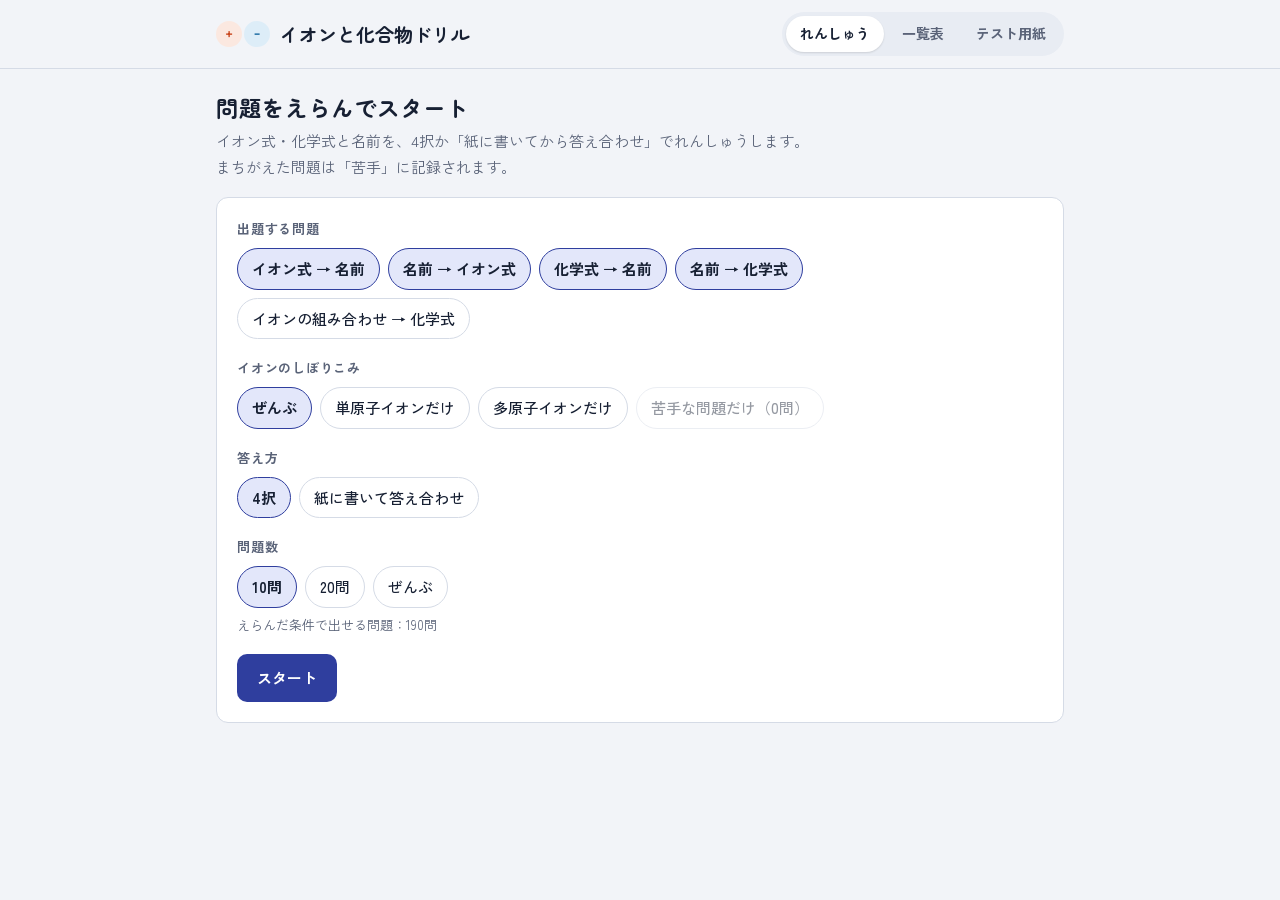
==== ion-quiz/index.html @ a121398d "イオンと化合物ドリル（練習アプリ・一覧表・テスト用紙作成）を追加 プリントの表を data.js に書き起こし、編集すればアプリとテストに反映される形にした。  Co-Authored-By: Cla" ====
<!doctype html>
<html lang="ja">
<head>
<meta charset="utf-8">
<meta name="viewport" content="width=device-width, initial-scale=1, viewport-fit=cover">
<title>イオンと化合物ドリル</title>
<link rel="preconnect" href="https://fonts.googleapis.com">
<link rel="preconnect" href="https://fonts.gstatic.com" crossorigin>
<link rel="stylesheet" href="https://fonts.googleapis.com/css2?family=Figtree:wght@500;600;700&family=Zen+Kaku+Gothic+New:wght@400;500;700&family=Zen+Maru+Gothic:wght@500;700&display=swap">
<style>
:root{
  --bg:#F2F4F8; --surface:#FFFFFF; --sunk:#E8ECF3; --ink:#172033; --muted:#5A6378; --line:#D5DBE6;
  --accent:#2F3E9E; --accent-ink:#FFFFFF; --accent-soft:#E3E7FA;
  --cat:#C9481F; --cat-soft:#FBE8E0; --ani:#1868A0; --ani-soft:#DDEDF8;
  --ok:#1C7C45; --ok-soft:#DDF2E5; --ng:#B42318; --ng-soft:#FBE3E0;
  --radius:12px;
  --f-display:"Zen Maru Gothic","Hiragino Maru Gothic ProN","Yu Gothic",sans-serif;
  --f-body:"Zen Kaku Gothic New","Hiragino Sans","Yu Gothic","Meiryo",sans-serif;
  --f-chem:"Figtree","Segoe UI","Helvetica Neue",Arial,sans-serif;
}
@media (prefers-color-scheme: dark){
  :root:not([data-theme="light"]){
    color-scheme:dark;
    --bg:#0F131B; --surface:#171D2A; --sunk:#1F2736; --ink:#E7EBF3; --muted:#9BA4B8; --line:#2B3448;
    --accent:#93A2FF; --accent-ink:#0F131B; --accent-soft:#252E55;
    --cat:#F2895F; --cat-soft:#3A2219; --ani:#6DB6EA; --ani-soft:#172E40;
    --ok:#5CCB8A; --ok-soft:#17311F; --ng:#FF8A7E; --ng-soft:#3A1C1A;
  }
}
:root[data-theme="dark"]{
  color-scheme:dark;
  --bg:#0F131B; --surface:#171D2A; --sunk:#1F2736; --ink:#E7EBF3; --muted:#9BA4B8; --line:#2B3448;
  --accent:#93A2FF; --accent-ink:#0F131B; --accent-soft:#252E55;
  --cat:#F2895F; --cat-soft:#3A2219; --ani:#6DB6EA; --ani-soft:#172E40;
  --ok:#5CCB8A; --ok-soft:#17311F; --ng:#FF8A7E; --ng-soft:#3A1C1A;
}
*{box-sizing:border-box}
html,body{margin:0}
body{background:var(--bg);color:var(--ink);font:15px/1.7 var(--f-body);-webkit-text-size-adjust:100%}
.wrap{max-width:880px;margin:0 auto;padding-inline:16px;padding-block:0 48px}
h1,h2,h3{font-family:var(--f-display);text-wrap:balance;line-height:1.3;margin:0}
button{font:inherit;color:inherit}
:focus-visible{outline:3px solid var(--accent);outline-offset:2px}
.chem{font-family:var(--f-chem);font-weight:600;letter-spacing:.01em;white-space:nowrap}
.chem sub{font-size:.68em;vertical-align:-.3em;line-height:0}
.chem sup{font-size:.68em;vertical-align:.62em;line-height:0}

/* header */
.top{position:sticky;top:env(safe-area-inset-top,0px);z-index:5;background:var(--bg);border-bottom:1px solid var(--line)}
.top .wrap{display:flex;align-items:center;gap:12px;flex-wrap:wrap;padding-block:12px;padding-bottom:12px}
.logo{display:flex;align-items:center;gap:10px;margin-right:auto}
.logo-mark{display:flex;gap:2px;font-family:var(--f-chem);font-weight:700;font-size:13px}
.logo-mark span{width:26px;height:26px;border-radius:50%;display:grid;place-items:center}
.logo-mark .c{background:var(--cat-soft);color:var(--cat)}
.logo-mark .a{background:var(--ani-soft);color:var(--ani)}
.logo h1{font-size:19px}
.tabs{display:flex;gap:4px;background:var(--sunk);padding:4px;border-radius:999px}
.tab{border:0;background:transparent;padding:6px 14px;border-radius:999px;cursor:pointer;font-weight:700;font-size:14px;color:var(--muted)}
.tab[aria-selected="true"]{background:var(--surface);color:var(--ink);box-shadow:0 1px 2px rgba(0,0,0,.12)}

section.view{padding-top:24px}
.lead{color:var(--muted);margin:6px 0 0;max-width:40em}

/* setup */
.panel{background:var(--surface);border:1px solid var(--line);border-radius:var(--radius);padding:20px;display:grid;gap:18px;margin-top:18px}
.field-label{font-weight:700;font-size:13px;letter-spacing:.06em;color:var(--muted);margin:0 0 8px}
.chips{display:flex;flex-wrap:wrap;gap:8px}
.chip{position:relative}
.chip input{position:absolute;opacity:0;pointer-events:none}
.chip span{display:inline-flex;align-items:center;gap:6px;padding:7px 14px;border:1.5px solid var(--line);border-radius:999px;cursor:pointer;font-weight:500;background:var(--surface);user-select:none}
.chip input:checked + span{border-color:var(--accent);background:var(--accent-soft);color:var(--ink);font-weight:700}
.chip input:focus-visible + span{outline:3px solid var(--accent);outline-offset:2px}
.chip input:disabled + span{opacity:.45;cursor:not-allowed}
.hint{font-size:13px;color:var(--muted);margin:6px 0 0}
.actions{display:flex;gap:10px;flex-wrap:wrap;align-items:center}
.btn{border:0;border-radius:10px;padding:11px 20px;font-weight:700;cursor:pointer;background:var(--accent);color:var(--accent-ink);font-size:15px}
.btn.ghost{background:transparent;color:var(--ink);border:1.5px solid var(--line)}
.btn.small{padding:7px 14px;font-size:14px}
.btn:disabled{opacity:.45;cursor:not-allowed}

/* quiz */
.qhead{display:flex;align-items:center;gap:12px;font-size:13px;color:var(--muted);font-variant-numeric:tabular-nums}
.bar{flex:1;height:6px;background:var(--sunk);border-radius:99px;overflow:hidden}
.bar i{display:block;height:100%;background:var(--accent);transition:width .25s}
.qcard{background:var(--surface);border:1px solid var(--line);border-radius:var(--radius);padding:28px 20px;margin-top:14px;text-align:center}
.qkind{font-size:13px;font-weight:700;letter-spacing:.06em;color:var(--muted)}
.qprompt{font-size:clamp(30px,7vw,46px);margin:10px 0 4px;font-family:var(--f-display);font-weight:700;line-height:1.3}
.qprompt .chem{font-size:1.08em}
.qprompt.jp{font-size:clamp(24px,5.5vw,34px)}
.qask{color:var(--muted);margin:0}
.combo{display:inline-flex;align-items:center;gap:10px;flex-wrap:wrap;justify-content:center}
.ion{display:inline-flex;align-items:baseline;padding:2px 14px;border-radius:12px}
.ion.c{background:var(--cat-soft);color:var(--cat)}
.ion.a{background:var(--ani-soft);color:var(--ani)}
.plus{color:var(--muted);font-size:.7em}
.choices{display:grid;grid-template-columns:1fr 1fr;gap:10px;margin-top:16px}
@media (max-width:520px){.choices{grid-template-columns:1fr}}
.choice{background:var(--surface);border:1.5px solid var(--line);border-radius:10px;padding:14px 12px;font-size:19px;cursor:pointer;display:flex;align-items:center;gap:10px;text-align:left;min-height:58px}
.choice .n{flex:none;width:24px;height:24px;border-radius:50%;background:var(--sunk);font:700 12px/24px var(--f-chem);text-align:center;color:var(--muted)}
.choice .t{flex:1}
.choice:hover:not(:disabled){border-color:var(--accent)}
.choice.right{border-color:var(--ok);background:var(--ok-soft)}
.choice.wrong{border-color:var(--ng);background:var(--ng-soft)}
.choice:disabled{cursor:default}
.feedback{margin-top:14px;padding:14px 16px;border-radius:10px;display:flex;align-items:center;gap:12px;flex-wrap:wrap;justify-content:space-between}
.feedback.ok{background:var(--ok-soft);color:var(--ok)}
.feedback.ng{background:var(--ng-soft);color:var(--ng)}
.feedback b{font-size:17px}
.feedback .ans{color:var(--ink)}
.reveal{margin-top:16px;display:grid;gap:12px;justify-items:center}
.reveal .answer{font-size:clamp(26px,6vw,38px);font-family:var(--f-display);font-weight:700}
.selfgrade{display:flex;gap:10px}
.selfgrade .btn{min-width:130px}
.btn.okb{background:var(--ok);color:var(--surface)}
.btn.ngb{background:var(--ng);color:var(--surface)}

/* result */
.score{display:flex;align-items:baseline;gap:8px;font-family:var(--f-display);font-variant-numeric:tabular-nums}
.score b{font-size:56px;line-height:1}
.miss{list-style:none;margin:0;padding:0;border-top:1px solid var(--line)}
.miss li{display:grid;grid-template-columns:1fr 1fr;gap:12px;padding:10px 0;border-bottom:1px solid var(--line);align-items:center}
.miss .q{color:var(--muted)}
.miss .a{font-weight:700;font-size:17px}

/* table */
.tablebar{display:flex;gap:8px;flex-wrap:wrap;align-items:center;margin-top:16px}
.scroll{overflow-x:auto;margin-top:14px;border:1px solid var(--line);border-radius:var(--radius);background:var(--surface)}
table.grid{border-collapse:collapse;min-width:980px;width:100%;font-size:13px}
.grid th,.grid td{border-right:1px solid var(--line);border-bottom:1px solid var(--line);padding:8px 6px;text-align:center;vertical-align:middle}
.grid thead th{background:var(--cat-soft);position:sticky;top:0}
.grid thead th.corner{background:var(--sunk)}
.grid tbody th{background:var(--ani-soft);text-align:left;white-space:nowrap}
.grid .hf{font-size:17px;display:block}
.grid thead .hf{color:var(--cat)}
.grid tbody th .hf{color:var(--ani)}
.grid .hn{font-size:11px;color:var(--muted);font-weight:500;display:block;line-height:1.35}
.grid td .f{font-size:17px;display:block}
.grid td .nm{font-size:11.5px;display:block;line-height:1.35;color:var(--muted)}
.grid td.none{color:var(--muted);font-size:12px}
.grp{writing-mode:vertical-rl;font-size:11px;letter-spacing:.2em;color:var(--muted);background:var(--sunk);width:22px;padding:6px 2px!important}
.cover{cursor:pointer;border-radius:6px;background:var(--sunk);color:var(--sunk);display:inline-block;min-width:70%;transition:background .15s,color .15s}
.cover.open{background:transparent;color:inherit}
.legend{display:flex;gap:14px;flex-wrap:wrap;font-size:13px;color:var(--muted)}
.legend i{display:inline-block;width:12px;height:12px;border-radius:3px;vertical-align:-1px;margin-right:5px}

/* test sheet */
.sheet{background:#FFFFFF;color:#111;border:1px solid var(--line);border-radius:6px;padding:28px 26px;margin-top:18px}
.sheet .chem{color:#111}
.sheet-head{display:flex;justify-content:space-between;align-items:flex-end;gap:16px;flex-wrap:wrap;border-bottom:2px solid #111;padding-bottom:10px}
.sheet-head h2{font-size:21px}
.sheet-head .sub{font-size:12px;color:#555}
.namebox{display:flex;gap:6px;font-size:13px;align-items:flex-end;flex-wrap:wrap}
.namebox span{border-bottom:1px solid #111;display:inline-block;min-width:34px;height:24px}
.namebox span.w{min-width:130px}
.sheet h3{font-size:15px;margin:20px 0 6px;padding:3px 10px;background:#EEF0F4;border-radius:4px}
.sheet ol{margin:0;padding:0;list-style:none;display:grid;grid-template-columns:1fr 1fr;column-gap:28px}
@media (max-width:620px){.sheet ol{grid-template-columns:1fr}}
.sheet li{display:flex;align-items:flex-end;gap:8px;padding:10px 0 4px;border-bottom:1px dashed #BBB;min-height:48px;break-inside:avoid}
.sheet li .no{font:700 13px var(--f-chem);color:#555;width:26px;flex:none;font-variant-numeric:tabular-nums}
.sheet li .p{flex:none;font-size:17px}
.sheet li .blank{flex:1;text-align:center;color:#C0392B;font-weight:700;font-size:16px;min-height:1.6em}
.sheet li .arrow{color:#888;flex:none}
.sheet.show-ans li .blank{visibility:visible}
.sheet:not(.show-ans) li .blank{visibility:hidden}
.sheet .ion.c,.sheet .ion.a{background:transparent;padding:0 2px;color:#111}
.printonly{display:none}
.note{font-size:13px;color:var(--muted)}

@media print{
  @page{size:A4;margin:14mm}
  body{background:#fff}
  .top,.noprint,.tablebar{display:none!important}
  .wrap{max-width:none;padding:0}
  section.view{padding:0}
  .sheet{border:0;padding:0;margin:0}
  .sheet ol{grid-template-columns:1fr 1fr}
}
@media (prefers-reduced-motion:reduce){*{transition:none!important}}
</style>
</head>
<body>
<header class="top">
  <div class="wrap">
    <div class="logo">
      <div class="logo-mark" aria-hidden="true"><span class="c">+</span><span class="a">−</span></div>
      <h1>イオンと化合物ドリル</h1>
    </div>
    <nav class="tabs" role="tablist">
      <button class="tab" role="tab" id="tab-quiz" data-view="quiz" aria-selected="true">れんしゅう</button>
      <button class="tab" role="tab" id="tab-table" data-view="table" aria-selected="false">一覧表</button>
      <button class="tab" role="tab" id="tab-test" data-view="test" aria-selected="false">テスト用紙</button>
    </nav>
  </div>
</header>

<main class="wrap">
  <!-- ========== れんしゅう ========== -->
  <section class="view" id="view-quiz">
    <div id="quiz-setup">
      <h2>問題をえらんでスタート</h2>
      <p class="lead">イオン式・化学式と名前を、4択か「紙に書いてから答え合わせ」でれんしゅうします。まちがえた問題は「苦手」に記録されます。</p>
      <div class="panel">
        <div>
          <p class="field-label">出題する問題</p>
          <div class="chips" id="q-types"></div>
        </div>
        <div>
          <p class="field-label">イオンのしぼりこみ</p>
          <div class="chips" id="q-scope">
            <label class="chip"><input type="radio" name="scope" id="scope-all" value="all" checked><span>ぜんぶ</span></label>
            <label class="chip"><input type="radio" name="scope" id="scope-mono" value="単原子"><span>単原子イオンだけ</span></label>
            <label class="chip"><input type="radio" name="scope" id="scope-poly" value="多原子"><span>多原子イオンだけ</span></label>
            <label class="chip"><input type="radio" name="scope" id="scope-weak" value="weak"><span id="weak-label">苦手な問題だけ</span></label>
          </div>
        </div>
        <div>
          <p class="field-label">答え方</p>
          <div class="chips">
            <label class="chip"><input type="radio" name="mode" id="mode-choice" value="choice" checked><span>4択</span></label>
            <label class="chip"><input type="radio" name="mode" id="mode-self" value="self"><span>紙に書いて答え合わせ</span></label>
          </div>
        </div>
        <div>
          <p class="field-label">問題数</p>
          <div class="chips">
            <label class="chip"><input type="radio" name="count" id="count-10" value="10" checked><span>10問</span></label>
            <label class="chip"><input type="radio" name="count" id="count-20" value="20"><span>20問</span></label>
            <label class="chip"><input type="radio" name="count" id="count-all" value="0"><span>ぜんぶ</span></label>
          </div>
          <p class="hint" id="pool-info"></p>
        </div>
        <div class="actions">
          <button class="btn" id="start">スタート</button>
          <button class="btn ghost small" id="clear-weak" hidden>苦手の記録を消す</button>
        </div>
      </div>
    </div>

    <div id="quiz-play" hidden>
      <div class="qhead">
        <span id="q-count">1 / 10</span>
        <div class="bar"><i id="q-bar" style="width:0"></i></div>
        <button class="btn ghost small" id="quit">やめる</button>
      </div>
      <div class="qcard">
        <div class="qkind" id="q-kind"></div>
        <div class="qprompt" id="q-prompt"></div>
        <p class="qask" id="q-ask"></p>
      </div>
      <div class="choices" id="q-choices"></div>
      <div class="reveal" id="q-reveal" hidden></div>
      <div id="q-feedback"></div>
    </div>

    <div id="quiz-result" hidden>
      <h2>おつかれさま！</h2>
      <div class="panel">
        <div class="score"><b id="r-score">0</b><span id="r-total">/ 10 問正解</span></div>
        <p class="hint" id="r-msg"></p>
        <div id="r-miss-wrap">
          <p class="field-label">まちがえた問題</p>
          <ul class="miss" id="r-miss"></ul>
        </div>
        <div class="actions">
          <button class="btn" id="retry-miss">まちがえた問題をもう一度</button>
          <button class="btn ghost" id="back-setup">問題えらびにもどる</button>
        </div>
      </div>
    </div>
  </section>

  <!-- ========== 一覧表 ========== -->
  <section class="view" id="view-table" hidden>
    <h2>イオンと化合物の一覧表</h2>
    <p class="lead">かくしたマスはタップすると答えが出ます。暗記チェックに使ってください。</p>
    <div class="tablebar">
      <div class="chips">
        <label class="chip"><input type="radio" name="hide" id="hide-none" value="none" checked><span>ぜんぶ見る</span></label>
        <label class="chip"><input type="radio" name="hide" id="hide-name" value="name"><span>名前をかくす</span></label>
        <label class="chip"><input type="radio" name="hide" id="hide-formula" value="formula"><span>化学式をかくす</span></label>
      </div>
      <button class="btn ghost small" id="open-all">かくしたマスを全部ひらく</button>
    </div>
    <div class="scroll"><table class="grid" id="grid"></table></div>
    <p class="legend" style="margin-top:10px"><span><i style="background:var(--cat-soft)"></i>陽イオン（＋）</span><span><i style="background:var(--ani-soft)"></i>陰イオン（－）</span><span>「—」は化合物をつくらない組み合わせ（NH<sub>3</sub>＋H<sub>2</sub>Oになる）</span></p>
  </section>

  <!-- ========== テスト用紙 ========== -->
  <section class="view" id="view-test" hidden>
    <div class="noprint">
      <h2>テスト用紙をつくる</h2>
      <p class="lead">問題はランダムにえらばれます。「もう一度つくる」を押すたびに別のテストになります。</p>
      <div class="panel">
        <div>
          <p class="field-label">出題する問題</p>
          <div class="chips" id="t-types"></div>
        </div>
        <div>
          <p class="field-label">1種類あたりの問題数</p>
          <div class="chips">
            <label class="chip"><input type="radio" name="tcount" id="tcount-6" value="6"><span>6問</span></label>
            <label class="chip"><input type="radio" name="tcount" id="tcount-10" value="10" checked><span>10問</span></label>
            <label class="chip"><input type="radio" name="tcount" id="tcount-16" value="16"><span>16問</span></label>
          </div>
        </div>
        <div class="actions">
          <button class="btn" id="make-test">もう一度つくる</button>
          <label class="chip"><input type="checkbox" id="show-ans"><span>解答を表示</span></label>
          <button class="btn ghost" id="print-test" hidden>印刷する</button>
        </div>
      </div>
    </div>
    <div class="sheet" id="sheet"></div>
  </section>
</main>

<script src="data.js"></script>
<script>
(function(){
"use strict";

/* ---------- 表示用ヘルパー ---------- */
function esc(s){return String(s).replace(/[&<>"]/g,function(c){return {"&":"&amp;","<":"&lt;",">":"&gt;","\"":"&quot;"}[c];});}
// "Al2(SO4)3" → Al<sub>2</sub>(SO<sub>4</sub>)<sub>3</sub>
function chem(f){return '<span class="chem">'+esc(f).replace(/(\d+)/g,"<sub>$1</sub>")+"</span>";}
function chargeHTML(c){return "<sup>"+esc(c).replace(/-/g,"−")+"</sup>";}
function ionHTML(ion){return '<span class="chem">'+esc(ion.formula).replace(/(\d+)/g,"<sub>$1</sub>")+chargeHTML(ion.charge)+"</span>";}
function shuffle(a){a=a.slice();for(var i=a.length-1;i>0;i--){var j=Math.floor(Math.random()*(i+1));var t=a[i];a[i]=a[j];a[j]=t;}return a;}
function sample(a,n){return shuffle(a).slice(0,n);}

var store={
  get:function(k,fb){try{var v=localStorage.getItem(k);return v?JSON.parse(v):fb;}catch(e){return fb;}},
  set:function(k,v){try{localStorage.setItem(k,JSON.stringify(v));}catch(e){}}
};

/* ---------- 問題の種類 ---------- */
var TYPES=[
  {id:"ionName",  label:"イオン式 → 名前",   kind:"イオンの名前", ask:"このイオンの名前は？"},
  {id:"nameIon",  label:"名前 → イオン式",   kind:"イオン式",     ask:"このイオンのイオン式は？"},
  {id:"cmpName",  label:"化学式 → 名前",     kind:"物質の名前",   ask:"この物質の名前は？"},
  {id:"nameCmp",  label:"名前 → 化学式",     kind:"化学式",       ask:"この物質の化学式は？"},
  {id:"combine",  label:"イオンの組み合わせ → 化学式", kind:"組み合わせ", ask:"この2つのイオンでできる物質の化学式は？"}
];
var TYPE_BY_ID={};TYPES.forEach(function(t){TYPE_BY_ID[t.id]=t;});

var CAT_BY_ID={},ANI_BY_ID={};
CATIONS.forEach(function(c){c.sign="+";CAT_BY_ID[c.id]=c;});
ANIONS.forEach(function(a){a.sign="-";ANI_BY_ID[a.id]=a;});
var ALL_IONS=CATIONS.concat(ANIONS);

// 化合物リスト
var CMPS=[];
ANIONS.forEach(function(a){
  var row=COMPOUNDS[a.id]||{};
  CATIONS.forEach(function(c){
    var v=row[c.id];
    if(v) CMPS.push({formula:v[0],name:v[1],cat:c,ani:a});
  });
});

/* ---------- まちがい選択肢づくり ---------- */
function chargeNum(ch){var m=/(\d)/.exec(ch);return m?+m[1]:1;}
function isPoly(ion){return /[A-Z].*[A-Z]/.test(ion.formula)||/\d/.test(ion.formula);}
function part(ion,n){if(n===1)return ion.formula;return (isPoly(ion)?"("+ion.formula+")":ion.formula)+n;}
// 数の比をわざと変えた化学式
function ratioVariants(c,a,correct){
  var pairs=[[1,1],[1,2],[2,1],[1,3],[3,1],[2,3],[3,2]];
  var out=[];
  pairs.forEach(function(p){
    var f=part(c,p[0])+part(a,p[1]);
    if(f!==correct&&out.indexOf(f)<0)out.push(f);
  });
  // 多原子イオンのかっこ忘れ
  if(/\)\d/.test(correct)){var nob=correct.replace(/\(([^)]+)\)(\d)/g,"$1$2");if(nob!==correct&&out.indexOf(nob)<0)out.unshift(nob);}
  return out;
}
function pickOthers(pool,correctKey,n){
  var seen={};seen[correctKey]=1;var out=[];
  shuffle(pool).forEach(function(x){if(out.length<n&&!seen[x.key]){seen[x.key]=1;out.push(x);}});
  return out;
}
function chargeVariants(ion){
  var set=ion.sign==="+"?["+","2+","3+"]:["-","2-","3-"];
  return set.filter(function(c){return c!==ion.charge;}).map(function(c){return {formula:ion.formula,charge:c};});
}

/* ---------- 問題バンク ---------- */
function buildBank(){
  var bank=[];
  ALL_IONS.forEach(function(ion){
    var group=ion.sign==="+"?"陽イオン":ion.group;
    var same=ALL_IONS.filter(function(x){return x.sign===ion.sign&&x!==ion;});
    bank.push({qid:"ionName:"+ion.id,type:"ionName",groups:[group],
      prompt:ionHTML(ion),promptJP:false,answerKey:ion.name,answer:esc(ion.name),
      distract:function(){return pickOthers(same.map(function(x){return {key:x.name,html:esc(x.name)};}),ion.name,3);}});
    bank.push({qid:"nameIon:"+ion.id,type:"nameIon",groups:[group],
      prompt:esc(ion.name),promptJP:true,answerKey:ion.formula+ion.charge,answer:ionHTML(ion),
      distract:function(){
        var cv=sample(chargeVariants(ion),2).map(function(v){return {key:v.formula+v.charge,html:ionHTML(v)};});
        var other=pickOthers(same.map(function(x){return {key:x.formula+x.charge,html:ionHTML(x)};}),ion.formula+ion.charge,3-cv.length);
        return cv.concat(other);
      }});
  });
  var seenName={};
  CMPS.forEach(function(m){
    var groups=["陽イオン",m.ani.group];
    var related=CMPS.filter(function(x){return x!==m&&(x.cat===m.cat||x.ani===m.ani);});
    var formulaDistract=function(){
      var rv=(m.cat.id==="H"&&(m.ani.id==="O"||m.ani.id==="OH"))?[]:ratioVariants(m.cat,m.ani,m.formula);
      var picks=sample(rv,Math.min(2,rv.length)).map(function(f){return {key:f,html:chem(f)};});
      var keys={};keys[m.formula]=1;picks.forEach(function(p){keys[p.key]=1;});
      var rest=shuffle(related).filter(function(x){if(keys[x.formula])return false;keys[x.formula]=1;return true;})
        .slice(0,3-picks.length).map(function(x){return {key:x.formula,html:chem(x.formula)};});
      return picks.concat(rest);
    };
    if(!seenName[m.formula]){
      seenName[m.formula]=1;
      bank.push({qid:"cmpName:"+m.formula,type:"cmpName",groups:groups,
        prompt:chem(m.formula),promptJP:false,answerKey:m.name,answer:esc(m.name),
        distract:function(){return pickOthers(related.map(function(x){return {key:x.name,html:esc(x.name)};}),m.name,3);}});
      bank.push({qid:"nameCmp:"+m.formula,type:"nameCmp",groups:groups,
        prompt:esc(m.name),promptJP:true,answerKey:m.formula,answer:chem(m.formula),distract:formulaDistract});
    }
    bank.push({qid:"combine:"+m.cat.id+"-"+m.ani.id,type:"combine",groups:groups,
      prompt:'<span class="combo"><span class="ion c">'+ionHTML(m.cat)+'</span><span class="plus">と</span><span class="ion a">'+ionHTML(m.ani)+"</span></span>",
      promptJP:false,answerKey:m.formula,answer:chem(m.formula),note:m.name,distract:formulaDistract});
  });
  return bank;
}
var BANK=buildBank();
var BANK_BY_ID={};BANK.forEach(function(q){BANK_BY_ID[q.qid]=q;});

/* ---------- 苦手の記録 ---------- */
var weak=store.get("ionquiz_weak",{});
function saveWeak(){store.set("ionquiz_weak",weak);}

/* ---------- タブ ---------- */
var $=function(id){return document.getElementById(id);};
function showView(name){
  document.querySelectorAll(".tab").forEach(function(t){t.setAttribute("aria-selected",t.dataset.view===name?"true":"false");});
  ["quiz","table","test"].forEach(function(v){$("view-"+v).hidden=v!==name;});
  store.set("ionquiz_tab",name);
}
document.querySelectorAll(".tab").forEach(function(t){t.addEventListener("click",function(){showView(t.dataset.view);});});

/* ---------- れんしゅう：設定 ---------- */
function typeChips(container,prefix,defaults){
  container.innerHTML=TYPES.map(function(t){
    return '<label class="chip"><input type="checkbox" id="'+prefix+"-"+t.id+'" value="'+t.id+'"'+(defaults.indexOf(t.id)>=0?" checked":"")+"><span>"+esc(t.label)+"</span></label>";
  }).join("");
}
typeChips($("q-types"),"qt",["ionName","nameIon","cmpName","nameCmp"]);
function checked(container){return Array.prototype.map.call(container.querySelectorAll("input:checked"),function(i){return i.value;});}
function radio(name){var el=document.querySelector('input[name="'+name+'"]:checked');return el?el.value:null;}

function currentPool(){
  var types=checked($("q-types"));var scope=radio("scope");
  return BANK.filter(function(q){
    if(types.indexOf(q.type)<0)return false;
    if(scope==="weak")return !!weak[q.qid];
    if(scope==="単原子"||scope==="多原子"){
      if(q.type==="ionName"||q.type==="nameIon")return q.groups[0]===scope;
      return q.groups.indexOf(scope)>=0;
    }
    return true;
  });
}
function refreshSetup(){
  var nWeak=Object.keys(weak).length;
  $("weak-label").textContent="苦手な問題だけ（"+nWeak+"問）";
  $("scope-weak").disabled=nWeak===0;
  if(nWeak===0&&$("scope-weak").checked)$("scope-all").checked=true;
  $("clear-weak").hidden=nWeak===0;
  var pool=currentPool();
  $("pool-info").textContent="えらんだ条件で出せる問題："+pool.length+"問";
  $("start").disabled=pool.length===0;
}
$("quiz-setup").addEventListener("change",refreshSetup);
$("clear-weak").addEventListener("click",function(){weak={};saveWeak();refreshSetup();});

/* ---------- れんしゅう：出題 ---------- */
var run=null;
function startRun(questions){
  run={qs:questions,i:0,score:0,miss:[],mode:radio("mode")};
  $("quiz-setup").hidden=true;$("quiz-result").hidden=true;$("quiz-play").hidden=false;
  renderQ();
}
$("start").addEventListener("click",function(){
  var pool=shuffle(currentPool());var n=+radio("count");
  startRun(n?pool.slice(0,n):pool);
});
$("quit").addEventListener("click",backToSetup);
function backToSetup(){run=null;$("quiz-play").hidden=true;$("quiz-result").hidden=true;$("quiz-setup").hidden=false;refreshSetup();}

function renderQ(){
  var q=run.qs[run.i];var t=TYPE_BY_ID[q.type];
  $("q-count").textContent=(run.i+1)+" / "+run.qs.length;
  $("q-bar").style.width=(run.i/run.qs.length*100)+"%";
  $("q-kind").textContent=t.kind;
  $("q-prompt").innerHTML=q.prompt;
  $("q-prompt").className="qprompt"+(q.promptJP?" jp":"");
  $("q-ask").textContent=t.ask;
  $("q-feedback").innerHTML="";
  var ch=$("q-choices"),rv=$("q-reveal");
  if(run.mode==="choice"){
    rv.hidden=true;ch.hidden=false;
    var opts=shuffle([{key:q.answerKey,html:q.answer}].concat(q.distract()));
    ch.innerHTML=opts.map(function(o,i){
      return '<button class="choice" data-key="'+esc(o.key)+'"><span class="n">'+(i+1)+'</span><span class="t">'+o.html+"</span></button>";
    }).join("");
    ch.querySelectorAll(".choice").forEach(function(b){b.addEventListener("click",function(){answerChoice(b);});});
  }else{
    ch.hidden=true;rv.hidden=false;
    rv.innerHTML='<p class="note">ノートに答えを書いてから押してね</p><button class="btn" id="show-answer">答えを見る</button>';
    $("show-answer").addEventListener("click",function(){
      rv.innerHTML='<div class="answer">'+q.answer+"</div>"+(q.note?'<div class="note">'+esc(q.note)+"</div>":"")+
        '<div class="selfgrade"><button class="btn okb" id="sg-ok">○ できた</button><button class="btn ngb" id="sg-ng">× まちがえた</button></div>';
      $("sg-ok").addEventListener("click",function(){grade(true);next();});
      $("sg-ng").addEventListener("click",function(){grade(false);next();});
      $("sg-ok").focus();
    });
  }
}
function grade(ok){
  var q=run.qs[run.i];
  if(ok){run.score++;if(weak[q.qid]){weak[q.qid]--;if(weak[q.qid]<=0)delete weak[q.qid];}}
  else{run.miss.push(q);weak[q.qid]=2;} // まちがえた問題は2回正解するまで「苦手」に残る
  saveWeak();
}
function answerChoice(btn){
  var q=run.qs[run.i];var ok=btn.dataset.key===q.answerKey;
  $("q-choices").querySelectorAll(".choice").forEach(function(b){
    b.disabled=true;
    if(b.dataset.key===q.answerKey)b.classList.add("right");
  });
  if(!ok)btn.classList.add("wrong");
  grade(ok);
  var last=run.i===run.qs.length-1;
  $("q-feedback").innerHTML='<div class="feedback '+(ok?"ok":"ng")+'"><div><b>'+(ok?"○ 正解！":"× ざんねん")+"</b>"+
    (ok?(q.note?' <span class="ans">'+esc(q.note)+"</span>":""):' <span class="ans">答え：'+q.answer+(q.note?"（"+esc(q.note)+"）":"")+"</span>")+
    '</div><button class="btn small" id="next">'+(last?"結果を見る":"次へ")+"</button></div>";
  $("next").addEventListener("click",next);$("next").focus();
}
function next(){
  run.i++;
  if(run.i>=run.qs.length)showResult();else renderQ();
}
document.addEventListener("keydown",function(e){
  if(!run||$("quiz-play").hidden||$("view-quiz").hidden)return;
  if(/^[1-4]$/.test(e.key)){var b=$("q-choices").querySelectorAll(".choice")[+e.key-1];if(b&&!b.disabled)b.click();}
});
function showResult(){
  $("quiz-play").hidden=true;$("quiz-result").hidden=false;
  var total=run.qs.length;
  $("r-score").textContent=run.score;$("r-total").textContent="/ "+total+" 問正解";
  var rate=run.score/total;
  $("r-msg").textContent=rate===1?"全問正解！この調子。":rate>=.8?"あと少し。まちがえた問題を見なおそう。":"一覧表で確かめてから、もう一度チャレンジしよう。";
  $("r-miss-wrap").hidden=run.miss.length===0;$("retry-miss").hidden=run.miss.length===0;
  $("r-miss").innerHTML=run.miss.map(function(q){
    return '<li><span class="q">'+q.prompt+"</span><span class=\"a\">"+q.answer+(q.note?' <span class="note">'+esc(q.note)+"</span>":"")+"</span></li>";
  }).join("");
  $("q-bar").style.width="100%";
}
$("retry-miss").addEventListener("click",function(){startRun(shuffle(run.miss));});
$("back-setup").addEventListener("click",backToSetup);

/* ---------- 一覧表 ---------- */
function renderGrid(){
  var hide=radio("hide");
  var cover=function(inner,on){return on?'<span class="cover" role="button" tabindex="0">'+inner+"</span>":inner;};
  var h='<thead><tr><th class="corner" colspan="2"></th>'+CATIONS.map(function(c){
    return '<th><span class="hf">'+cover(ionHTML(c),hide==="formula")+'</span><span class="hn">'+cover(esc(c.name),hide==="name")+"</span></th>";
  }).join("")+"</tr></thead><tbody>";
  var groups=[];ANIONS.forEach(function(a){if(groups.indexOf(a.group)<0)groups.push(a.group);});
  groups.forEach(function(g){
    var rows=ANIONS.filter(function(a){return a.group===g;});
    rows.forEach(function(a,ri){
      h+="<tr>"+(ri===0?'<th class="grp" rowspan="'+rows.length+'">'+esc(g)+"イオン</th>":"")+
        '<th><span class="hf">'+cover(ionHTML(a),hide==="formula")+'</span><span class="hn">'+cover(esc(a.name),hide==="name")+"</span></th>";
      CATIONS.forEach(function(c){
        var v=(COMPOUNDS[a.id]||{})[c.id];
        if(!v){h+='<td class="none">—</td>';return;}
        h+='<td><span class="f">'+cover(chem(v[0]),hide==="formula")+'</span><span class="nm">'+cover(esc(v[1]),hide==="name")+"</span></td>";
      });
      h+="</tr>";
    });
  });
  $("grid").innerHTML=h+"</tbody>";
}
$("view-table").addEventListener("change",function(e){if(e.target.name==="hide")renderGrid();});
$("grid").addEventListener("click",function(e){var c=e.target.closest(".cover");if(c)c.classList.toggle("open");});
$("grid").addEventListener("keydown",function(e){var c=e.target.closest(".cover");if(c&&(e.key==="Enter"||e.key===" ")){e.preventDefault();c.classList.toggle("open");}});
$("open-all").addEventListener("click",function(){$("grid").querySelectorAll(".cover").forEach(function(c){c.classList.add("open");});});

/* ---------- テスト用紙 ---------- */
typeChips($("t-types"),"tt",["ionName","nameIon","cmpName","nameCmp"]);
var SECTION_TITLE={
  ionName:"次のイオンの名前を書きなさい。",
  nameIon:"次のイオンをイオン式で書きなさい。",
  cmpName:"次の化学式で表される物質の名前を書きなさい。",
  nameCmp:"次の物質を化学式で書きなさい。",
  combine:"次の2つのイオンからできる物質の化学式を書きなさい。"
};
function makeTest(){
  var types=checked($("t-types"));var n=+radio("tcount");
  var roman=["Ⅰ","Ⅱ","Ⅲ","Ⅳ","Ⅴ"];
  var h='<div class="sheet-head"><div><h2>イオンと化合物 確認テスト</h2><div class="sub">イオン式・化学式と名前</div></div>'+
    '<div class="namebox"><span></span>年<span></span>組<span></span>番　名前<span class="w"></span></div></div>';
  if(!types.length)h+='<p class="note" style="margin-top:16px">出題する問題を1つ以上えらんでください。</p>';
  var no=0;
  types.forEach(function(t,ti){
    var qs=sample(BANK.filter(function(q){return q.type===t;}),n);
    h+="<h3>"+roman[ti]+"　"+SECTION_TITLE[t]+"</h3><ol>";
    qs.forEach(function(q){
      no++;
      h+='<li><span class="no">('+no+')</span><span class="p">'+q.prompt+'</span><span class="arrow">→</span><span class="blank">'+q.answer+"</span></li>";
    });
    h+="</ol>";
  });
  $("sheet").innerHTML=h;
  $("sheet").classList.toggle("show-ans",$("show-ans").checked);
}
$("make-test").addEventListener("click",makeTest);
$("t-types").addEventListener("change",makeTest);
document.querySelectorAll('input[name="tcount"]').forEach(function(r){r.addEventListener("change",makeTest);});
$("show-ans").addEventListener("change",function(){$("sheet").classList.toggle("show-ans",$("show-ans").checked);});
// 埋めこみ表示（iframe）では印刷できないので、ボタンは単独で開いたときだけ出す
var topLevel=false;try{topLevel=window.self===window.top;}catch(e){}
$("print-test").hidden=!topLevel;
$("print-test").addEventListener("click",function(){window.print();});

/* ---------- 起動 ---------- */
refreshSetup();renderGrid();makeTest();
var lastTab=store.get("ionquiz_tab","quiz");
var hash=(location.hash||"").slice(1);
showView(["quiz","table","test"].indexOf(hash)>=0?hash:(["quiz","table","test"].indexOf(lastTab)>=0?lastTab:"quiz"));
})();
</script>
</body>
</html>
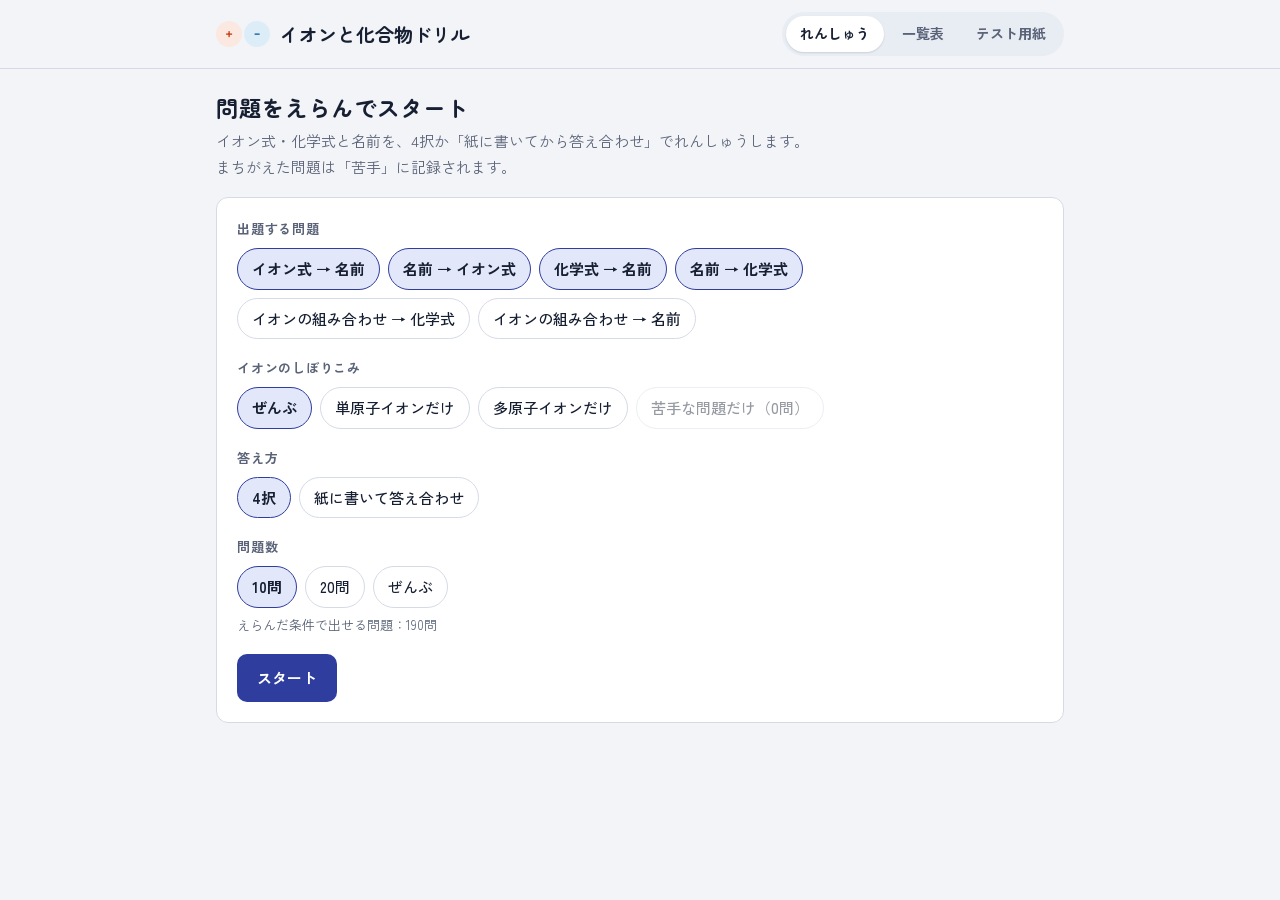
==== commit f7fb1c0c: "テスト用紙：PDFダウンロード、A4自動ページ分け、種類別の問題数、組み合わせ→名前を追加 Co-Authored-By: Claude Opus 5.5 <noreply@anthropic.com" ====
--- a/ion-quiz/index.html
+++ b/ion-quiz/index.html
@@ -144,36 +144,61 @@
 .legend i{display:inline-block;width:12px;height:12px;border-radius:3px;vertical-align:-1px;margin-right:5px}
 
 /* test sheet */
-.sheet{background:#FFFFFF;color:#111;border:1px solid var(--line);border-radius:6px;padding:28px 26px;margin-top:18px}
-.sheet .chem{color:#111}
-.sheet-head{display:flex;justify-content:space-between;align-items:flex-end;gap:16px;flex-wrap:wrap;border-bottom:2px solid #111;padding-bottom:10px}
+.counts{display:grid}
+.count-row{display:flex;align-items:center;gap:10px;flex-wrap:wrap;padding-block:8px;border-bottom:1px solid var(--line)}
+.count-row:last-child{border-bottom:0}
+.count-row .lbl{flex:1;min-width:11em;font-weight:500}
+.count-row.off .lbl{color:var(--muted)}
+.count-row .max{font-size:12px;color:var(--muted);font-variant-numeric:tabular-nums}
+.stepper{display:inline-flex;align-items:center;border:1.5px solid var(--line);border-radius:10px;overflow:hidden}
+.stepper button{border:0;background:var(--sunk);width:40px;height:38px;font-size:18px;cursor:pointer;color:var(--ink)}
+.stepper input{width:54px;height:38px;border:0;text-align:center;font:600 17px var(--f-chem);background:var(--surface);color:var(--ink);-moz-appearance:textfield;appearance:textfield}
+.stepper input::-webkit-inner-spin-button,.stepper input::-webkit-outer-spin-button{-webkit-appearance:none;margin:0}
+.total{font-weight:700;font-variant-numeric:tabular-nums;color:var(--ink)}
+.status{font-size:13px;color:var(--muted);min-height:1.4em;margin:0}
+.status.err{color:var(--ng)}
+.status a{color:var(--accent);font-weight:700}
+.note{font-size:13px;color:var(--muted)}
+
+.pages{margin-top:18px;display:grid;gap:16px;justify-items:center}
+.page-slot{overflow:hidden;box-shadow:0 1px 5px rgba(0,0,0,.2);border-radius:2px;background:#fff}
+#measure{position:absolute;left:-12000px;top:0;pointer-events:none}
+.page{width:210mm;height:297mm;padding:13mm 15mm 9mm;background:#FFFFFF;color:#111;display:flex;flex-direction:column;transform-origin:0 0;font-family:var(--f-body);box-sizing:border-box}
+.page .chem{color:#111}
+.pg-body{flex:1;min-height:0;overflow:hidden}
+.pg-foot{text-align:center;font:12px var(--f-chem);color:#666;padding-top:6px}
+.sheet-head{display:flex;justify-content:space-between;align-items:flex-end;gap:16px;border-bottom:2px solid #111;padding-bottom:10px}
 .sheet-head h2{font-size:21px}
 .sheet-head .sub{font-size:12px;color:#555}
-.namebox{display:flex;gap:6px;font-size:13px;align-items:flex-end;flex-wrap:wrap}
+.cont-head{display:flex;justify-content:space-between;align-items:flex-end;font-size:12px;color:#555;border-bottom:1px solid #111;padding-bottom:4px}
+.namebox{display:flex;gap:6px;font-size:13px;align-items:flex-end}
 .namebox span{border-bottom:1px solid #111;display:inline-block;min-width:34px;height:24px}
 .namebox span.w{min-width:130px}
-.sheet h3{font-size:15px;margin:20px 0 6px;padding:3px 10px;background:#EEF0F4;border-radius:4px}
-.sheet ol{margin:0;padding:0;list-style:none;display:grid;grid-template-columns:1fr 1fr;column-gap:28px}
-@media (max-width:620px){.sheet ol{grid-template-columns:1fr}}
-.sheet li{display:flex;align-items:flex-end;gap:8px;padding:10px 0 4px;border-bottom:1px dashed #BBB;min-height:48px;break-inside:avoid}
-.sheet li .no{font:700 13px var(--f-chem);color:#555;width:26px;flex:none;font-variant-numeric:tabular-nums}
-.sheet li .p{flex:none;font-size:17px}
-.sheet li .blank{flex:1;text-align:center;color:#C0392B;font-weight:700;font-size:16px;min-height:1.6em}
-.sheet li .arrow{color:#888;flex:none}
-.sheet.show-ans li .blank{visibility:visible}
-.sheet:not(.show-ans) li .blank{visibility:hidden}
-.sheet .ion.c,.sheet .ion.a{background:transparent;padding:0 2px;color:#111}
-.printonly{display:none}
-.note{font-size:13px;color:var(--muted)}
+.ans-badge{display:inline-block;color:#C0392B;border:1.5px solid #C0392B;padding:0 8px;border-radius:4px;font-size:13px;font-weight:700;margin-left:8px;vertical-align:3px}
+.sec-h{font-family:var(--f-display);font-size:15px;margin:0;padding-top:14px;padding-bottom:4px}
+.sec-h span{display:block;padding:3px 10px;background:#EEF0F4;border-radius:4px}
+.sec-h small{font-weight:500;color:#666;font-size:12px}
+.qrow{display:grid;grid-template-columns:1fr 1fr;column-gap:26px}
+.q{display:flex;align-items:flex-end;gap:8px;padding:10px 0 4px;border-bottom:1px dashed #BBB;min-height:50px}
+.q .no{font:700 13px var(--f-chem);color:#555;width:28px;flex:none;font-variant-numeric:tabular-nums}
+.q .p{flex:none;font-size:17px}
+.q .arrow{color:#888;flex:none}
+.q .blank{flex:1;text-align:center;color:#C0392B;font-weight:700;font-size:16px;min-height:1.6em;visibility:hidden}
+.page.answers .q .blank{visibility:visible}
+.q .ion.c,.q .ion.a{background:transparent;padding:0 2px;color:#111}
+.q .combo{gap:4px;flex-wrap:nowrap}
 
 @media print{
-  @page{size:A4;margin:14mm}
-  body{background:#fff}
-  .top,.noprint,.tablebar{display:none!important}
-  .wrap{max-width:none;padding:0}
-  section.view{padding:0}
-  .sheet{border:0;padding:0;margin:0}
-  .sheet ol{grid-template-columns:1fr 1fr}
+  @page{size:A4;margin:0}
+  :root{padding:0!important}
+  html,body{background:#fff!important}
+  .top,.noprint,#view-quiz,#view-table{display:none!important}
+  #view-test{display:block!important;padding:0}
+  .wrap{max-width:none;padding:0!important}
+  .pages{display:block;margin:0}
+  .page-slot{width:auto!important;height:auto!important;box-shadow:none;border-radius:0;overflow:visible}
+  .page{transform:none!important;break-after:page;page-break-after:always}
+  .page-slot:last-child .page{break-after:auto;page-break-after:auto}
 }
 @media (prefers-reduced-motion:reduce){*{transition:none!important}}
 </style>
@@ -289,28 +314,30 @@
   <section class="view" id="view-test" hidden>
     <div class="noprint">
       <h2>テスト用紙をつくる</h2>
-      <p class="lead">問題はランダムにえらばれます。「もう一度つくる」を押すたびに別のテストになります。</p>
+      <p class="lead">問題はランダムにえらばれます。A4サイズで自動でページ分けするので、問題や見出しの途中でページが切れることはありません。</p>
       <div class="panel">
         <div>
-          <p class="field-label">出題する問題</p>
-          <div class="chips" id="t-types"></div>
+          <p class="field-label">問題の種類と問題数（0にすると出題しません）</p>
+          <div class="counts" id="t-counts"></div>
+          <p class="hint">合計 <span class="total" id="t-total">0</span> 問</p>
         </div>
         <div>
-          <p class="field-label">1種類あたりの問題数</p>
+          <p class="field-label">つくるもの</p>
           <div class="chips">
-            <label class="chip"><input type="radio" name="tcount" id="tcount-6" value="6"><span>6問</span></label>
-            <label class="chip"><input type="radio" name="tcount" id="tcount-10" value="10" checked><span>10問</span></label>
-            <label class="chip"><input type="radio" name="tcount" id="tcount-16" value="16"><span>16問</span></label>
+            <label class="chip"><input type="radio" name="tout" id="tout-both" value="both" checked><span>問題用紙＋解答</span></label>
+            <label class="chip"><input type="radio" name="tout" id="tout-q" value="q"><span>問題用紙だけ</span></label>
+            <label class="chip"><input type="radio" name="tout" id="tout-a" value="a"><span>解答だけ</span></label>
           </div>
         </div>
         <div class="actions">
-          <button class="btn" id="make-test">もう一度つくる</button>
-          <label class="chip"><input type="checkbox" id="show-ans"><span>解答を表示</span></label>
+          <button class="btn" id="pdf-test">PDFをダウンロード</button>
           <button class="btn ghost" id="print-test" hidden>印刷する</button>
-        </div>
+          <button class="btn ghost" id="make-test">問題を入れかえる</button>
+        </div>
+        <p class="status" id="t-status" aria-live="polite"></p>
       </div>
     </div>
-    <div class="sheet" id="sheet"></div>
+    <div class="pages" id="pages"></div>
   </section>
 </main>
 
@@ -339,7 +366,8 @@
   {id:"nameIon",  label:"名前 → イオン式",   kind:"イオン式",     ask:"このイオンのイオン式は？"},
   {id:"cmpName",  label:"化学式 → 名前",     kind:"物質の名前",   ask:"この物質の名前は？"},
   {id:"nameCmp",  label:"名前 → 化学式",     kind:"化学式",       ask:"この物質の化学式は？"},
-  {id:"combine",  label:"イオンの組み合わせ → 化学式", kind:"組み合わせ", ask:"この2つのイオンでできる物質の化学式は？"}
+  {id:"combine",  label:"イオンの組み合わせ → 化学式", kind:"組み合わせ（化学式）", ask:"この2つのイオンでできる物質の化学式は？"},
+  {id:"combineName", label:"イオンの組み合わせ → 名前", kind:"組み合わせ（名前）", ask:"この2つのイオンでできる物質の名前は？"}
 ];
 var TYPE_BY_ID={};TYPES.forEach(function(t){TYPE_BY_ID[t.id]=t;});
 
@@ -421,9 +449,12 @@
       bank.push({qid:"nameCmp:"+m.formula,type:"nameCmp",groups:groups,
         prompt:esc(m.name),promptJP:true,answerKey:m.formula,answer:chem(m.formula),distract:formulaDistract});
     }
+    var pair='<span class="combo"><span class="ion c">'+ionHTML(m.cat)+'</span><span class="plus">と</span><span class="ion a">'+ionHTML(m.ani)+"</span></span>";
     bank.push({qid:"combine:"+m.cat.id+"-"+m.ani.id,type:"combine",groups:groups,
-      prompt:'<span class="combo"><span class="ion c">'+ionHTML(m.cat)+'</span><span class="plus">と</span><span class="ion a">'+ionHTML(m.ani)+"</span></span>",
-      promptJP:false,answerKey:m.formula,answer:chem(m.formula),note:m.name,distract:formulaDistract});
+      prompt:pair,promptJP:false,answerKey:m.formula,answer:chem(m.formula),note:esc(m.name),distract:formulaDistract});
+    bank.push({qid:"combineName:"+m.cat.id+"-"+m.ani.id,type:"combineName",groups:groups,
+      prompt:pair,promptJP:false,answerKey:m.name,answer:esc(m.name),note:chem(m.formula),
+      distract:function(){return pickOthers(related.map(function(x){return {key:x.name,html:esc(x.name)};}),m.name,3);}});
   });
   return bank;
 }
@@ -440,6 +471,7 @@
   document.querySelectorAll(".tab").forEach(function(t){t.setAttribute("aria-selected",t.dataset.view===name?"true":"false");});
   ["quiz","table","test"].forEach(function(v){$("view-"+v).hidden=v!==name;});
   store.set("ionquiz_tab",name);
+  if(name==="test"&&typeof fitPages==="function")fitPages();
 }
 document.querySelectorAll(".tab").forEach(function(t){t.addEventListener("click",function(){showView(t.dataset.view);});});
 
@@ -513,7 +545,7 @@
     ch.hidden=true;rv.hidden=false;
     rv.innerHTML='<p class="note">ノートに答えを書いてから押してね</p><button class="btn" id="show-answer">答えを見る</button>';
     $("show-answer").addEventListener("click",function(){
-      rv.innerHTML='<div class="answer">'+q.answer+"</div>"+(q.note?'<div class="note">'+esc(q.note)+"</div>":"")+
+      rv.innerHTML='<div class="answer">'+q.answer+"</div>"+(q.note?'<div class="note">'+q.note+"</div>":"")+
         '<div class="selfgrade"><button class="btn okb" id="sg-ok">○ できた</button><button class="btn ngb" id="sg-ng">× まちがえた</button></div>';
       $("sg-ok").addEventListener("click",function(){grade(true);next();});
       $("sg-ng").addEventListener("click",function(){grade(false);next();});
@@ -537,7 +569,7 @@
   grade(ok);
   var last=run.i===run.qs.length-1;
   $("q-feedback").innerHTML='<div class="feedback '+(ok?"ok":"ng")+'"><div><b>'+(ok?"○ 正解！":"× ざんねん")+"</b>"+
-    (ok?(q.note?' <span class="ans">'+esc(q.note)+"</span>":""):' <span class="ans">答え：'+q.answer+(q.note?"（"+esc(q.note)+"）":"")+"</span>")+
+    (ok?(q.note?' <span class="ans">'+q.note+"</span>":""):' <span class="ans">答え：'+q.answer+(q.note?"（"+q.note+"）":"")+"</span>")+
     '</div><button class="btn small" id="next">'+(last?"結果を見る":"次へ")+"</button></div>";
   $("next").addEventListener("click",next);$("next").focus();
 }
@@ -557,7 +589,7 @@
   $("r-msg").textContent=rate===1?"全問正解！この調子。":rate>=.8?"あと少し。まちがえた問題を見なおそう。":"一覧表で確かめてから、もう一度チャレンジしよう。";
   $("r-miss-wrap").hidden=run.miss.length===0;$("retry-miss").hidden=run.miss.length===0;
   $("r-miss").innerHTML=run.miss.map(function(q){
-    return '<li><span class="q">'+q.prompt+"</span><span class=\"a\">"+q.answer+(q.note?' <span class="note">'+esc(q.note)+"</span>":"")+"</span></li>";
+    return '<li><span class="q">'+q.prompt+"</span><span class=\"a\">"+q.answer+(q.note?' <span class="note">'+q.note+"</span>":"")+"</span></li>";
   }).join("");
   $("q-bar").style.width="100%";
 }
@@ -593,44 +625,205 @@
 $("open-all").addEventListener("click",function(){$("grid").querySelectorAll(".cover").forEach(function(c){c.classList.add("open");});});
 
 /* ---------- テスト用紙 ---------- */
-typeChips($("t-types"),"tt",["ionName","nameIon","cmpName","nameCmp"]);
 var SECTION_TITLE={
   ionName:"次のイオンの名前を書きなさい。",
   nameIon:"次のイオンをイオン式で書きなさい。",
   cmpName:"次の化学式で表される物質の名前を書きなさい。",
   nameCmp:"次の物質を化学式で書きなさい。",
-  combine:"次の2つのイオンからできる物質の化学式を書きなさい。"
+  combine:"次の2つのイオンからできる物質の化学式を書きなさい。",
+  combineName:"次の2つのイオンからできる物質の名前を書きなさい。"
 };
-function makeTest(){
-  var types=checked($("t-types"));var n=+radio("tcount");
-  var roman=["Ⅰ","Ⅱ","Ⅲ","Ⅳ","Ⅴ"];
-  var h='<div class="sheet-head"><div><h2>イオンと化合物 確認テスト</h2><div class="sub">イオン式・化学式と名前</div></div>'+
+var ROMAN=["Ⅰ","Ⅱ","Ⅲ","Ⅳ","Ⅴ","Ⅵ","Ⅶ","Ⅷ","Ⅸ","Ⅹ"];
+var TEST_TITLE="イオンと化合物 確認テスト";
+var POOL_BY_TYPE={};TYPES.forEach(function(t){POOL_BY_TYPE[t.id]=BANK.filter(function(q){return q.type===t.id;});});
+var DEFAULT_COUNTS={ionName:10,nameIon:10,cmpName:10,nameCmp:10,combine:0,combineName:0};
+var tCounts=Object.assign({},DEFAULT_COUNTS,store.get("ionquiz_tcounts",{}));
+var testSel={}; // 種類ごとに出題する問題のqid
+
+function renderCounts(){
+  $("t-counts").innerHTML=TYPES.map(function(t){
+    var max=POOL_BY_TYPE[t.id].length;var v=Math.min(tCounts[t.id]||0,max);tCounts[t.id]=v;
+    return '<div class="count-row'+(v?"":" off")+'" data-type="'+t.id+'"><span class="lbl">'+esc(t.label)+'</span><span class="max">最大'+max+"問</span>"+
+      '<span class="stepper"><button type="button" data-d="-1" aria-label="へらす">−</button>'+
+      '<input type="number" id="tc-'+t.id+'" min="0" max="'+max+'" value="'+v+'" inputmode="numeric" aria-label="'+esc(t.label)+'の問題数">'+
+      '<button type="button" data-d="1" aria-label="ふやす">＋</button></span></div>';
+  }).join("");
+  updateTotal();
+}
+function updateTotal(){var s=0;TYPES.forEach(function(t){s+=tCounts[t.id]||0;});$("t-total").textContent=s;}
+function setCount(type,v){
+  var max=POOL_BY_TYPE[type].length;
+  v=Math.max(0,Math.min(max,Math.round(+v||0)));
+  tCounts[type]=v;store.set("ionquiz_tcounts",tCounts);
+  var row=$("t-counts").querySelector('[data-type="'+type+'"]');
+  row.querySelector("input").value=v;row.classList.toggle("off",!v);
+  syncSelection(type,false);updateTotal();layoutTest();
+}
+$("t-counts").addEventListener("click",function(e){
+  var b=e.target.closest("button[data-d]");if(!b)return;
+  var type=b.closest(".count-row").dataset.type;setCount(type,(tCounts[type]||0)+(+b.dataset.d));
+});
+$("t-counts").addEventListener("change",function(e){
+  if(e.target.tagName==="INPUT")setCount(e.target.closest(".count-row").dataset.type,e.target.value);
+});
+// 数を変えたときは、すでにえらばれている問題を残したまま足し引きする
+function syncSelection(type,reshuffle){
+  var n=tCounts[type]||0;
+  var cur=reshuffle?[]:(testSel[type]||[]).slice(0,n);
+  if(cur.length<n){
+    var rest=shuffle(POOL_BY_TYPE[type].filter(function(q){return cur.indexOf(q.qid)<0;}));
+    cur=cur.concat(rest.slice(0,n-cur.length).map(function(q){return q.qid;}));
+  }
+  testSel[type]=cur;
+}
+function newTest(){TYPES.forEach(function(t){syncSelection(t.id,true);});layoutTest();}
+
+function measureHost(){
+  var h=$("measure");
+  if(!h){h=document.createElement("div");h.id="measure";h.setAttribute("aria-hidden","true");document.body.appendChild(h);}
+  return h;
+}
+function firstHead(ans){
+  return '<div class="sheet-head"><div><h2>'+TEST_TITLE+(ans?'<span class="ans-badge">解答</span>':"")+'</h2><div class="sub">イオン式・化学式と名前</div></div>'+
     '<div class="namebox"><span></span>年<span></span>組<span></span>番　名前<span class="w"></span></div></div>';
-  if(!types.length)h+='<p class="note" style="margin-top:16px">出題する問題を1つ以上えらんでください。</p>';
-  var no=0;
-  types.forEach(function(t,ti){
-    var qs=sample(BANK.filter(function(q){return q.type===t;}),n);
-    h+="<h3>"+roman[ti]+"　"+SECTION_TITLE[t]+"</h3><ol>";
-    qs.forEach(function(q){
-      no++;
-      h+='<li><span class="no">('+no+')</span><span class="p">'+q.prompt+'</span><span class="arrow">→</span><span class="blank">'+q.answer+"</span></li>";
-    });
-    h+="</ol>";
-  });
-  $("sheet").innerHTML=h;
-  $("sheet").classList.toggle("show-ans",$("show-ans").checked);
-}
-$("make-test").addEventListener("click",makeTest);
-$("t-types").addEventListener("change",makeTest);
-document.querySelectorAll('input[name="tcount"]').forEach(function(r){r.addEventListener("change",makeTest);});
-$("show-ans").addEventListener("change",function(){$("sheet").classList.toggle("show-ans",$("show-ans").checked);});
-// 埋めこみ表示（iframe）では印刷できないので、ボタンは単独で開いたときだけ出す
+}
+function contHead(ans){
+  return '<div class="cont-head"><span>'+TEST_TITLE+(ans?"（解答）":"")+'</span><span class="namebox">名前<span class="w"></span></span></div>';
+}
+function qRowHTML(qs,startNo){
+  return '<div class="qrow">'+qs.map(function(q,i){
+    return '<div class="q"><span class="no">('+(startNo+i)+')</span><span class="p">'+q.prompt+'</span><span class="arrow">→</span><span class="blank">'+q.answer+"</span></div>";
+  }).join("")+"</div>";
+}
+function el(html){var d=document.createElement("div");d.innerHTML=html;return d.firstChild;}
+
+// 1ページに入るだけ入れて、あふれたら次のページへ。見出しだけがページの最後に残らないようにする
+function buildPages(ans){
+  var host=measureHost();
+  var sections=TYPES.filter(function(t){return (testSel[t.id]||[]).length;}).map(function(t){
+    return {type:t.id,qs:testSel[t.id].map(function(id){return BANK_BY_ID[id];})};
+  });
+  var pages=[],page,body;
+  function newPage(){
+    page=document.createElement("div");page.className="page"+(ans?" answers":"");
+    page.innerHTML=(pages.length?contHead(ans):firstHead(ans))+'<div class="pg-body"></div><div class="pg-foot">問題　0 / 0</div>';
+    host.appendChild(page);body=page.querySelector(".pg-body");pages.push(page);
+  }
+  function fits(){return body.scrollHeight<=body.clientHeight+1;}
+  newPage();
+  if(!sections.length)body.innerHTML='<p class="note" style="padding-top:16px">問題数がすべて0です。上で問題数を決めてください。</p>';
+  var no=1;
+  sections.forEach(function(sec,si){
+    var headHTML=function(cont){return '<h3 class="sec-h"><span>'+ROMAN[si]+"　"+SECTION_TITLE[sec.type]+(cont?" <small>（つづき）</small>":"")+"</span></h3>";};
+    for(var i=0;i<sec.qs.length;i+=2){
+      var row=el(qRowHTML(sec.qs.slice(i,i+2),no));no+=Math.min(2,sec.qs.length-i);
+      if(i===0){
+        var h=el(headHTML(false));body.appendChild(h);body.appendChild(row);
+        if(!fits()&&body.childElementCount>2){body.removeChild(h);body.removeChild(row);newPage();body.appendChild(h);body.appendChild(row);}
+      }else{
+        body.appendChild(row);
+        if(!fits()){body.removeChild(row);newPage();body.appendChild(el(headHTML(true)));body.appendChild(row);}
+      }
+    }
+  });
+  pages.forEach(function(p,i){p.querySelector(".pg-foot").textContent=(ans?"解答":"問題")+"　"+(i+1)+" / "+pages.length;});
+  return pages;
+}
+var PAGE_W=210*96/25.4,PAGE_H=297*96/25.4;
+function layoutTest(){
+  var mode=radio("tout");var out=[];
+  if(mode!=="a")out=out.concat(buildPages(false));
+  if(mode!=="q")out=out.concat(buildPages(true));
+  var box=$("pages");box.innerHTML="";
+  out.forEach(function(p){var s=document.createElement("div");s.className="page-slot";s.appendChild(p);box.appendChild(s);});
+  measureHost().innerHTML="";
+  fitPages();
+}
+function fitPages(){
+  var w=$("pages").clientWidth;if(!w)return;
+  var s=Math.min(1,w/PAGE_W);
+  $("pages").querySelectorAll(".page-slot").forEach(function(slot){
+    slot.style.width=(PAGE_W*s)+"px";slot.style.height=(PAGE_H*s)+"px";
+    slot.firstChild.style.transform=s<1?"scale("+s+")":"";
+  });
+}
+window.addEventListener("resize",fitPages);
+$("make-test").addEventListener("click",newTest);
+document.querySelectorAll('input[name="tout"]').forEach(function(r){r.addEventListener("change",layoutTest);});
+
+/* ---------- 印刷・PDF ---------- */
+// 埋めこみ表示（iframe）では印刷できないので、印刷ボタンは単独で開いたときだけ出す
 var topLevel=false;try{topLevel=window.self===window.top;}catch(e){}
 $("print-test").hidden=!topLevel;
 $("print-test").addEventListener("click",function(){window.print();});
 
+function setStatus(html,err){var s=$("t-status");s.innerHTML=html;s.classList.toggle("err",!!err);}
+// claude.ai 上ではファイル保存の機能を使う（ないときは null）
+var dlPromise=(function(){
+  try{if(window.claude&&typeof window.claude.use==="function")return window.claude.use("downloads").catch(function(){return null;});}catch(e){}
+  return Promise.resolve(null);
+})();
+if(!topLevel){$("pdf-test").hidden=true;dlPromise.then(function(dl){$("pdf-test").hidden=!dl;});}
+
+var libsPromise=null;
+function loadScript(src){return new Promise(function(res,rej){var s=document.createElement("script");s.src=src;s.onload=res;s.onerror=function(){rej(new Error("load "+src));};document.head.appendChild(s);});}
+function loadLibs(){
+  if(!libsPromise){
+    libsPromise=Promise.all([
+      loadScript("https://cdnjs.cloudflare.com/ajax/libs/html2canvas/1.4.1/html2canvas.min.js"),
+      loadScript("https://cdnjs.cloudflare.com/ajax/libs/jspdf/2.5.1/jspdf.umd.min.js")
+    ]).catch(function(e){libsPromise=null;throw e;});
+  }
+  return libsPromise;
+}
+async function makePdf(){
+  await loadLibs();
+  if(document.fonts&&document.fonts.ready)await document.fonts.ready;
+  var pdf=new window.jspdf.jsPDF({unit:"mm",format:"a4",orientation:"portrait",compress:true});
+  var pages=$("pages").querySelectorAll(".page");var host=measureHost();
+  try{
+    for(var i=0;i<pages.length;i++){
+      setStatus("PDFを作成中… "+(i+1)+" / "+pages.length+" ページ");
+      var clone=pages[i].cloneNode(true);clone.style.transform="";
+      host.innerHTML="";host.appendChild(clone);
+      var canvas=await window.html2canvas(clone,{scale:2,backgroundColor:"#ffffff",logging:false,scrollX:0,scrollY:0});
+      if(i>0)pdf.addPage();
+      pdf.addImage(canvas.toDataURL("image/jpeg",0.9),"JPEG",0,0,210,297);
+    }
+  }finally{host.innerHTML="";}
+  return pdf.output("blob");
+}
+function pdfName(){
+  var d=new Date();var ymd=d.getFullYear()+("0"+(d.getMonth()+1)).slice(-2)+("0"+d.getDate()).slice(-2);
+  var mode=radio("tout");
+  return "イオン確認テスト_"+ymd+(mode==="a"?"_解答":mode==="q"?"_問題":"")+".pdf";
+}
+var lastUrl=null;
+$("pdf-test").addEventListener("click",async function(){
+  var btn=this;btn.disabled=true;
+  try{
+    var blob=await makePdf();var name=pdfName();
+    var dl=await dlPromise;
+    if(dl){
+      try{await dl.save({filename:name,data:blob});setStatus("PDFを保存しました（"+esc(name)+"）");}
+      catch(e){
+        if(e&&e.code==="declined")setStatus("保存を取りやめました。");
+        else if(e&&e.code==="rate_limited")setStatus("保存画面がすでに開いています。そちらを閉じてから、もう一度押してください。",true);
+        else setStatus("このページではPDFを保存できませんでした。",true);
+      }
+    }else{
+      if(lastUrl)URL.revokeObjectURL(lastUrl);
+      lastUrl=URL.createObjectURL(blob);
+      var a=document.createElement("a");a.href=lastUrl;a.download=name;document.body.appendChild(a);a.click();a.remove();
+      setStatus('PDFを作成しました。保存画面が出ないときは <a href="'+lastUrl+'" download="'+esc(name)+'" target="_blank" rel="noopener">ここをタップ</a> してください。');
+    }
+  }catch(e){
+    setStatus("PDFを作れませんでした。インターネットにつながっているか確かめて、もう一度押してください。",true);
+  }finally{btn.disabled=false;}
+});
 /* ---------- 起動 ---------- */
-refreshSetup();renderGrid();makeTest();
+renderCounts();refreshSetup();renderGrid();newTest();
+if(document.fonts&&document.fonts.ready)document.fonts.ready.then(layoutTest);
 var lastTab=store.get("ionquiz_tab","quiz");
 var hash=(location.hash||"").slice(1);
 showView(["quiz","table","test"].indexOf(hash)>=0?hash:(["quiz","table","test"].indexOf(lastTab)>=0?lastTab:"quiz"));
